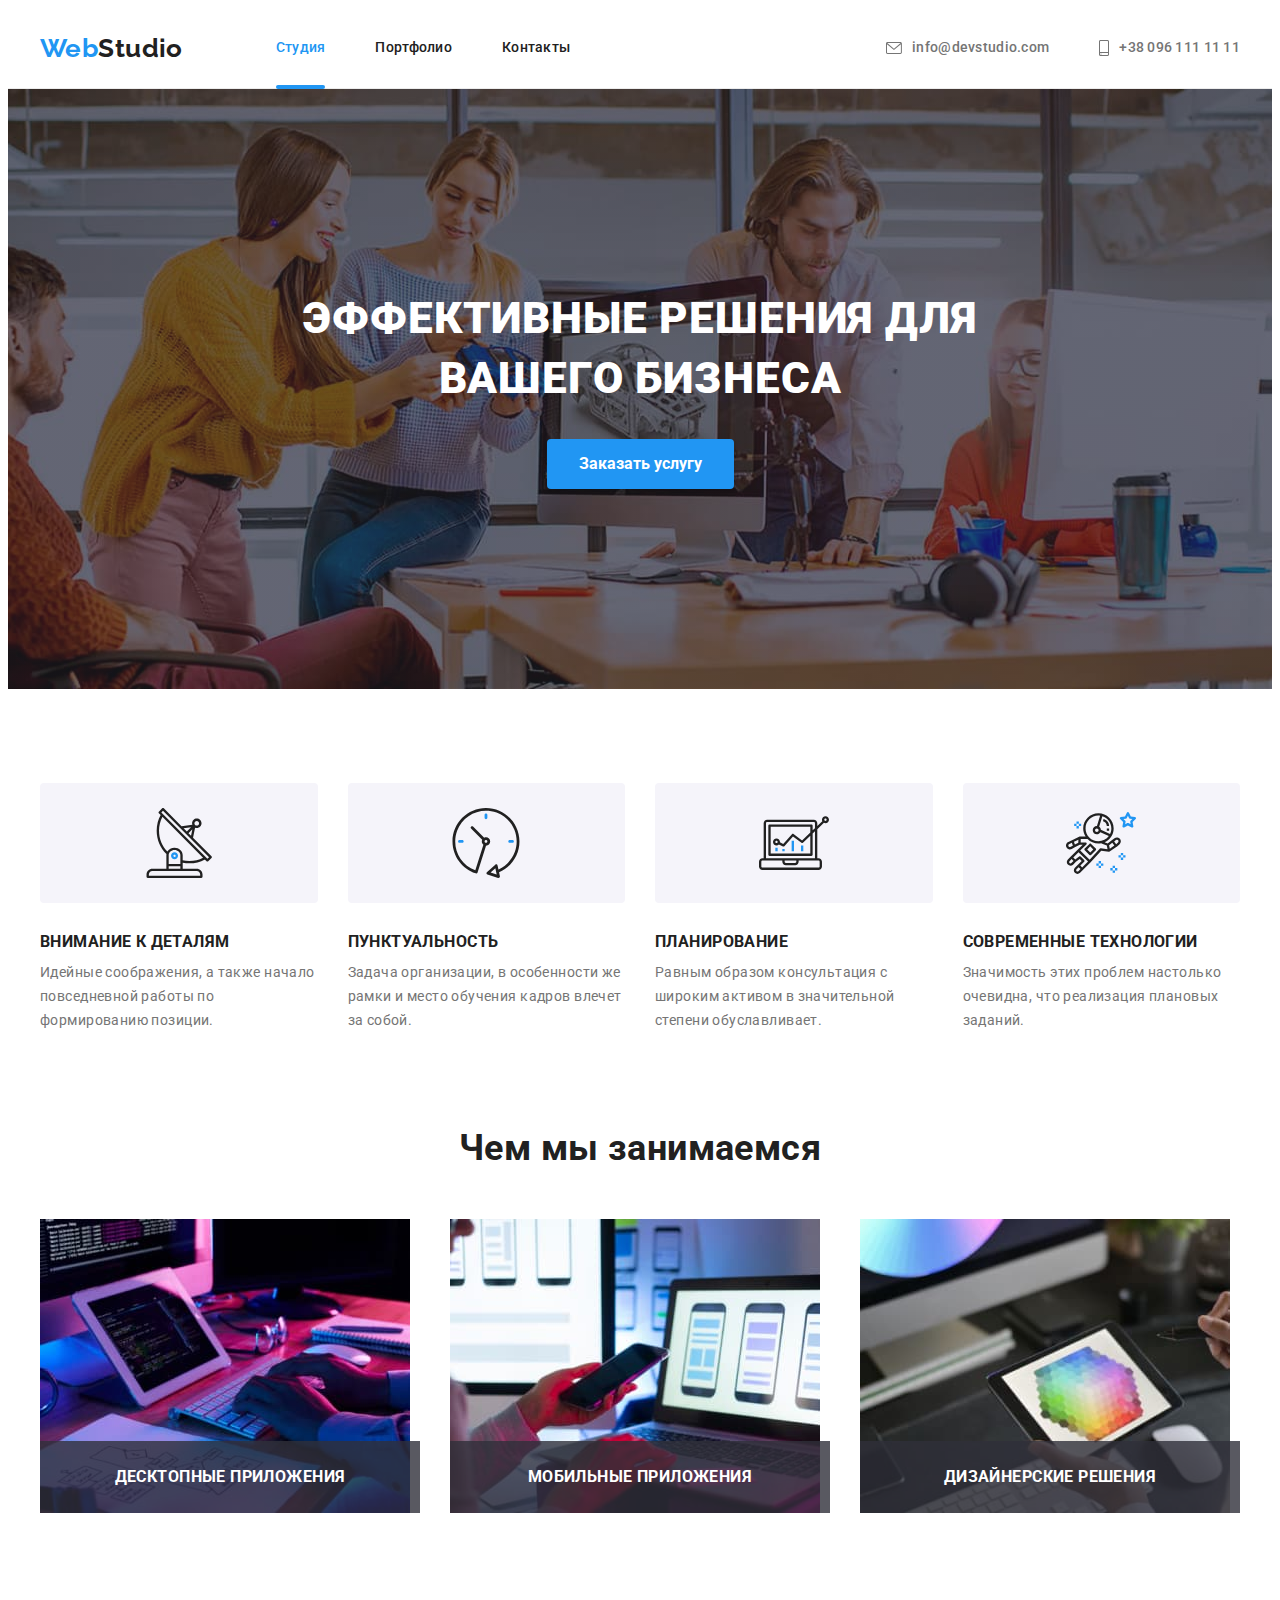
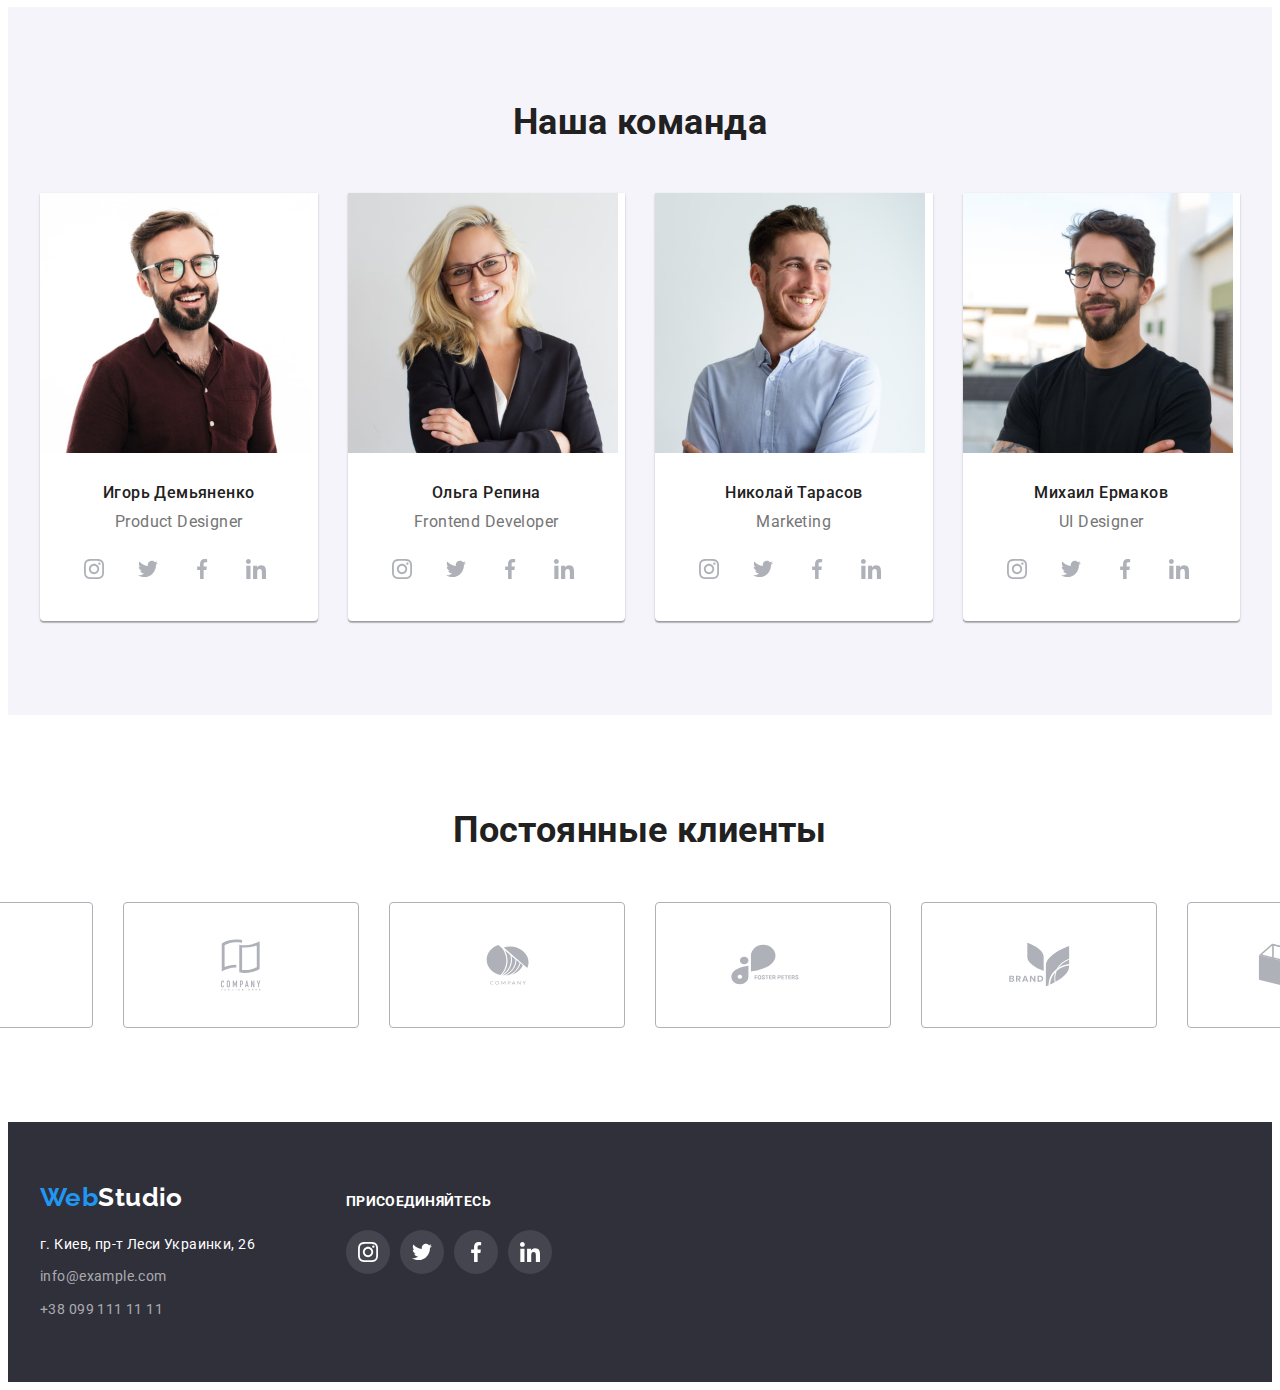
==== index.html @ 8c6bda92 "домашка-5" ====
<!DOCTYPE html>
<html lang="ru">
  <head>
    <meta charset="UTF-8" />
    <meta http-equiv="X-UA-Compatible" content="IE=edge" />
    <meta name="viewport" content="width=device-width, initial-scale=1.0" />
    <title>Web Studio</title>
    <link
      rel="stylesheet"
      href="https://cdnjs.cloudflare.com/ajax/libs/modern-normalize/1.1.0/modern-normalize.min.css"
      integrity="sha512-wpPYUAdjBVSE4KJnH1VR1HeZfpl1ub8YT/NKx4PuQ5NmX2tKuGu6U/JRp5y+Y8XG2tV+wKQpNHVUX03MfMFn9Q=="
      crossorigin="anonymous"
      referrerpolicy="no-referrer"
    />
    <link rel="preconnect" href="https://fonts.gstatic.com" />
    <link
      href="https://fonts.googleapis.com/css2?family=Raleway:wght@700&family=Roboto:wght@400;500;700;900&display=swap"
      rel="stylesheet"
    />
    <link rel="stylesheet" href="./css/styles.css" />
  </head>

  <body>
    <header class="header">
      <div class="conteiner header-conteiner">
        <nav class="navigation">
          <a href="./index.html" lang="en" class="link-logo link"
            ><span class="logo">Web</span>Studio</a
          >
          <ul class="nav-list list">
            <li class="nav-item">
              <a href="./index.html" class="nav-link active link">Студия</a>
            </li>
            <li class="nav-item">
              <a href="./portfolio.html" class="nav-link link">Портфолио</a>
            </li>
            <li class="nav-item">
              <a href="" class="nav-link link">Контакты</a>
            </li>
          </ul>
        </nav>
        <ul class="list-contact list">
          <li class="contact-item">
            <a href="mailto:info@example.com" class="link-contact link">
              <svg class="contact-icon" width="16" height="12">
                <use href="./images/icons.svg#icon-envelope"></use>
              </svg>
              info@devstudio.com</a
            >
          </li>
          <li class="contact-item">
            <a href="tel:+380961111111" class="link-contact link">
              <svg class="contact-icon" width="10" height="16">
                <use href="./images/icons.svg#icon-smartphone"></use>
              </svg>
              +38 096 111 11 11</a
            >
          </li>
        </ul>
      </div>
    </header>

    <main>
      <!--HERO-->
      <section class="hero">
        <div class="conteiner">
          <h1 class="hero-title">Эффективные решения для вашего бизнеса</h1>
          <button type="button" class="hero-btn button" data-modal-open>
            Заказать услугу
          </button>
        </div>
      </section>

      <!--FEATURE-->
      <section class="feature-section section">
        <div class="conteiner">
          <h2 hidden>Особенности</h2>
          <ul class="list feature-list">
            <li class="feature-list-item">
              <div class="icon-fon">
                <svg class="icon-feature">
                  <use href="./images/icons.svg#icon-details"></use>
                </svg>
              </div>
              <h3 class="feature-subtitle">Внимание к деталям</h3>
              <p class="feature-text">
                Идейные соображения, а также начало повседневной работы по
                формированию позиции.
              </p>
            </li>
            <li class="feature-list-item">
              <div class="icon-fon">
                <svg class="icon-feature">
                  <use href="./images/icons.svg#icon-clock"></use>
                </svg>
              </div>
              <h3 class="feature-subtitle">Пунктуальность</h3>
              <p class="feature-text">
                Задача организации, в особенности же рамки и место обучения
                кадров влечет за собой.
              </p>
            </li>
            <li class="feature-list-item">
              <div class="icon-fon">
                <svg class="icon-feature">
                  <use href="./images/icons.svg#icon-diagram"></use>
                </svg>
              </div>
              <h3 class="feature-subtitle">Планирование</h3>
              <p class="feature-text">
                Равным образом консультация с широким активом в значительной
                степени обуславливает.
              </p>
            </li>
            <li class="feature-list-item">
              <div class="icon-fon">
                <svg class="icon-feature">
                  <use href="./images/icons.svg#icon-astronaut"></use>
                </svg>
              </div>
              <h3 class="feature-subtitle">Современные технологии</h3>
              <p class="feature-text">
                Значимость этих проблем настолько очевидна, что реализация
                плановых заданий.
              </p>
            </li>
          </ul>
        </div>
      </section>

      <!--PROJECT-->
      <section class="project-section section">
        <div class="conteiner">
          <h2 class="project-title">Чем мы занимаемся</h2>
          <ul class="list project-list">
            <li class="project-list-item">
              <img
                src="./images/project/project1.jpg"
                alt="Робота команды на ПК"
                width="370"
                height="294"
                class="project-image"
              />
              <h3 class="project-subtitle">Десктопные приложения</h3>
            </li>
            <li class="project-list-item">
              <img
                src="./images/project/project2.jpg"
                alt="Робота команды с телефоном"
                width="370"
                height="294"
                class="project-image"
              />
              <h3 class="project-subtitle">Мобильные приложения</h3>
            </li>
            <li class="project-list-item">
              <img
                src="./images/project/project3.jpg"
                alt="Робота команды на планшете"
                width="370"
                height="294"
                class="project-image"
              />
              <h3 class="project-subtitle">Дизайнерские решения</h3>
            </li>
          </ul>
        </div>
      </section>

      <!--TEAM-->
      <section class="team-section section">
        <div class="conteiner">
          <h2 class="team-title">Наша команда</h2>
          <ul class="list team-list">
            <li class="team-list-item">
              <img
                src="./images/team/igor-demyanenko.jpg"
                alt="Игорь Демьяненко"
                width="270"
                height="260"
                class="team-pic"
              />
              <div class="description-team">
                <h3 class="team-subtitle text">Игорь Демьяненко</h3>
                <p class="team-desc text" lang="en">Product Designer</p>
                <ul class="social-list">
                  <li class="social-list-item">
                    <a
                      href="https://www.instagram.com"
                      class="social-link link"
                    >
                      <svg class="social-icon" width="20" height="20">
                        <use href="./images/icons.svg#icon-instagram"></use>
                      </svg>
                    </a>
                  </li>
                  <li class="social-list-item">
                    <a href="https://twitter.com" class="social-link link">
                      <svg class="social-icon" width="20" height="20">
                        <use href="./images/icons.svg#icon-twitter"></use>
                      </svg>
                    </a>
                  </li>
                  <li class="social-list-item">
                    <a
                      href="https://uk-ua.facebook.com"
                      class="social-link link"
                    >
                      <svg class="social-icon" width="20" height="20">
                        <use href="./images/icons.svg#icon-facebook"></use>
                      </svg>
                    </a>
                  </li>
                  <li class="social-list-item">
                    <a href="linkedin.com" class="social-link link">
                      <svg class="social-icon" width="20" height="20">
                        <use href="./images/icons.svg#icon-linkedin"></use>
                      </svg>
                    </a>
                  </li>
                </ul>
              </div>
            </li>
            <li class="team-list-item">
              <img
                src="./images/team/olga-repina.jpg"
                alt="Ольга Репина"
                width="270"
                height="260"
                class="team-pic"
              />
              <div class="description-team">
                <h3 class="team-subtitle text">Ольга Репина</h3>
                <p class="team-desc text" lang="en">Frontend Developer</p>
                <ul class="social-list">
                  <li class="social-list-item">
                    <a
                      href="https://www.instagram.com"
                      class="social-link link"
                    >
                      <svg class="social-icon" width="20" height="20">
                        <use href="./images/icons.svg#icon-instagram"></use>
                      </svg>
                    </a>
                  </li>
                  <li class="social-list-item">
                    <a href="https://twitter.com" class="social-link link">
                      <svg class="social-icon" width="20" height="20">
                        <use href="./images/icons.svg#icon-twitter"></use>
                      </svg>
                    </a>
                  </li>
                  <li class="social-list-item">
                    <a
                      href="https://uk-ua.facebook.com"
                      class="social-link link"
                    >
                      <svg class="social-icon" width="20" height="20">
                        <use href="./images/icons.svg#icon-facebook"></use>
                      </svg>
                    </a>
                  </li>
                  <li class="social-list-item">
                    <a href="linkedin.com" class="social-link link">
                      <svg class="social-icon" width="20" height="20">
                        <use href="./images/icons.svg#icon-linkedin"></use>
                      </svg>
                    </a>
                  </li>
                </ul>
              </div>
            </li>
            <li class="team-list-item">
              <img
                src="./images/team/nikolay-tarasov.jpg"
                alt="Николай Тарасов"
                width="270"
                height="260"
                class="team-pic"
              />
              <div class="description-team">
                <h3 class="team-subtitle text">Николай Тарасов</h3>
                <p class="team-desc text" lang="en">Marketing</p>
                <ul class="social-list">
                  <li class="social-list-item">
                    <a
                      href="https://www.instagram.com"
                      class="social-link link"
                    >
                      <svg class="social-icon" width="20" height="20">
                        <use href="./images/icons.svg#icon-instagram"></use>
                      </svg>
                    </a>
                  </li>
                  <li class="social-list-item">
                    <a href="https://twitter.com" class="social-link link">
                      <svg class="social-icon" width="20" height="20">
                        <use href="./images/icons.svg#icon-twitter"></use>
                      </svg>
                    </a>
                  </li>
                  <li class="social-list-item">
                    <a
                      href="https://uk-ua.facebook.com"
                      class="social-link link"
                    >
                      <svg class="social-icon" width="20" height="20">
                        <use href="./images/icons.svg#icon-facebook"></use>
                      </svg>
                    </a>
                  </li>
                  <li class="social-list-item">
                    <a href="linkedin.com" class="social-link link">
                      <svg class="social-icon" width="20" height="20">
                        <use href="./images/icons.svg#icon-linkedin"></use>
                      </svg>
                    </a>
                  </li>
                </ul>
              </div>
            </li>
            <li class="team-list-item">
              <img
                src="./images/team/mikhail-ermakov.jpg"
                alt="Михаил Ермаков"
                width="270"
                height="260"
                class="team-pic"
              />
              <div class="description-team">
                <h3 class="team-subtitle text">Михаил Ермаков</h3>
                <p class="team-desc text" lang="en">UI Designer</p>
                <ul class="social-list">
                  <li class="social-list-item">
                    <a href="social-link link" class="social-link link">
                      <svg class="social-icon" width="20" height="20">
                        <use href="./images/icons.svg#icon-instagram"></use>
                      </svg>
                    </a>
                  </li>
                  <li class="social-list-item">
                    <a href="https://twitter.com" class="social-link link">
                      <svg class="social-icon" width="20" height="20">
                        <use href="./images/icons.svg#icon-twitter"></use>
                      </svg>
                    </a>
                  </li>
                  <li class="social-list-item">
                    <a href="" class="social-link link">
                      <svg class="social-icon" width="20" height="20">
                        <use href="./images/icons.svg#icon-facebook"></use>
                      </svg>
                    </a>
                  </li>
                  <li class="social-list-item">
                    <a href="" class="social-link link">
                      <svg class="social-icon" width="20" height="20">
                        <use href="./images/icons.svg#icon-linkedin"></use>
                      </svg>
                    </a>
                  </li>
                </ul>
              </div>
            </li>
          </ul>
        </div>
      </section>

      <!-- CLIENTS -->
      <section class="section">
        <div class="conteiner">
          <h2 class="client-title">Постоянные клиенты</h2>
          <ul class="client-list">
            <li class="client-list-item">
              <a href="" class="client-link link">
                <svg class="client-icon" width="41" height="47">
                  <use href="./images/icons.svg#icon-ya-co"></use>
                </svg>
              </a>
            </li>
            <li class="client-list-item">
              <a href="" class="client-link link">
                <svg class="client-icon" width="40" height="52">
                  <use href="./images/icons.svg#icon-tagline-here"></use>
                </svg>
              </a>
            </li>
            <li class="client-list-item">
              <a href="" class="client-link link">
                <svg class="client-icon" width="43" height="41">
                  <use href="./images/icons.svg#icon-company"></use>
                </svg>
              </a>
            </li>
            <li class="client-list-item">
              <a href="" class="client-link link">
                <svg class="client-icon" width="84" height="41">
                  <use href="./images/icons.svg#icon-foster-peters"></use>
                </svg>
              </a>
            </li>
            <li class="client-list-item">
              <a href="" class="client-link link">
                <svg class="client-icon" width="63" height="45">
                  <use href="./images/icons.svg#icon-brand"></use>
                </svg>
              </a>
            </li>
            <li class="client-list-item">
              <a href="" class="client-link link">
                <svg class="client-icon" width="94" height="44">
                  <use href="./images/icons.svg#icon-tag-line"></use>
                </svg>
              </a>
            </li>
          </ul>
        </div>
      </section>
    </main>

    <footer class="footer">
      <div class="conteiner">
        <div class="footer-content">
          <div class="address">
            <a href="./index.html" lang="en" class="link-logo link logo-footer"
              ><span class="logo">Web</span>Studio</a
            >
            <address>
              <ul class="list contact-blok">
                <li class="contact-blok-item">
                  <a
                    href="https://goo.gl/maps/mt1eh2ypVDNNx72d9"
                    target="_blank"
                    rel="noopener noreferrer"
                    class="link contact-blok-link adress"
                    >г. Киев, пр-т Леси Украинки, 26</a
                  >
                </li>
                <li class="contact-blok-item">
                  <a
                    href="mailto:info@example.com"
                    class="link contact-blok-link"
                    >info@example.com</a
                  >
                </li>
                <li class="contact-blok-item">
                  <a href="tel:+380991111111" class="link contact-blok-link"
                    >+38 099 111 11 11</a
                  >
                </li>
              </ul>
            </address>
          </div>
          <div class="social">
            <h2 class="social-title">присоединяйтесь</h2>
            <ul class="social-list">
              <li class="social-list-item">
                <a href="https://www.instagram.com" class="social-link link">
                  <svg
                    class="social-footer-icon social-icon"
                    width="20"
                    height="20"
                  >
                    <use href="./images/icons.svg#icon-instagram"></use>
                  </svg>
                </a>
              </li>
              <li class="social-list-item">
                <a href="https://twitter.com" class="social-link link">
                  <svg
                    class="social-footer-icon social-icon"
                    width="20"
                    height="20"
                  >
                    <use href="./images/icons.svg#icon-twitter"></use>
                  </svg>
                </a>
              </li>
              <li class="social-list-item">
                <a href="https://uk-ua.facebook.com" class="social-link link">
                  <svg
                    class="social-footer-icon social-icon"
                    width="20"
                    height="20"
                  >
                    <use href="./images/icons.svg#icon-facebook"></use>
                  </svg>
                </a>
              </li>
              <li class="social-list-item">
                <a href="linkedin.com" class="social-link link">
                  <svg
                    class="social-footer-icon social-icon"
                    width="20"
                    height="20"
                  >
                    <use href="./images/icons.svg#icon-linkedin"></use>
                  </svg>
                </a>
              </li>
            </ul>
          </div>
        </div>
      </div>
    </footer>

    <!-- MODAL -->
    <div class="backdrop is-hidden" data-modal>
      <div class="modal">
        <button type="button" class="close-btn" data-modal-close>
          <svg class="close-black" width="30" height="30">
            <use href="./images/icons.svg#icon-close-black"></use>
          </svg>
        </button>
      </div>
    </div>

    <script src="./js/modal.js"></script>
  </body>
</html>
---- css/styles.css ----
:root {
  --accent-color: #2196f3;
  --accent-background: #2f303a;
  --secondary-background: #f5f4fa;
  --button-color: #188ce8;
  --text-color: #212121;
  --secondary-text-color: #757575;
  --accessary-color: #ffffff;
  --icon-color: #afb1b8;
  --bg-icon: rgba(255, 255, 255, 0.1);
  --main-font: 'Roboto', sans-serif;
  --secondary-font: 'Raleway', sans-serif;
  --box-shadow-main: 0px 4px 4px rgba(0, 0, 0, 0.15);
  --box-shadow-filter: 0px 3px 1px rgba(0, 0, 0, 0.1), 0px 1px 2px rgba(0, 0, 0, 0.08),
    0px 2px 2px rgba(0, 0, 0, 0.12);
  --box-shadow-card: 0px 1px 3px rgba(0, 0, 0, 0.12), 0px 1px 1px rgba(0, 0, 0, 0.14),
    0px 2px 1px rgba(0, 0, 0, 0.2);
  --box-shadow-gallery: 0px 1px 1px rgba(0, 0, 0, 0.12), 0px 4px 4px rgba(0, 0, 0, 0.06),
    1px 4px 6px rgba(0, 0, 0, 0.16);
  --set-gap: 30px;
  --function-transition: cubic-bezier(0.4, 0, 0.2, 1);
}

/* Стили для обнуления базовых свойств */
h1,
h2,
h3,
h4,
h5,
h6,
p {
  margin-top: 0;
  margin-bottom: 0;
}

ul,
ol {
  list-style: none;
  padding-left: 0;
  margin: 0;
}

img {
  display: block;
  max-width: 100%;
  height: auto;
}

address {
  font-style: inherit;
}

.link {
  text-decoration: none;
  color: inherit;
}

.button {
  border: none;
  background: transparent;
  color: inherit;
  font-family: inherit;
  cursor: pointer;

  font-size: 16px;
  border-radius: 4px;
}

body {
  font-family: var(--main-font);
  color: var(--text-color);
  font-weight: 400;
  font-size: 14px;
  letter-spacing: 0.03em;
}

/* ======COMPONENTS====== */

.conteiner {
  width: 1200px;
  padding-right: 15px;
  padding-left: 15px;
  margin-right: auto;
  margin-left: auto;
}

.section {
  padding-top: 94px;
  padding-bottom: 94px;
}

.feature-list,
.project-list,
.team-list,
.gallery-list {
  display: flex;
  flex-wrap: wrap;
  margin-right: calc(-1 * var(--set-gap));
  margin-bottom: calc(-1 * var(--set-gap));
}

.feature-list-item,
.project-list-item,
.team-list-item,
.gallery-list-item {
  flex-basis: calc(100% / 4 - var(--set-gap));
  margin-right: var(--set-gap);
  margin-bottom: var(--set-gap);
}

.project-title,
.team-title,
.client-title {
  margin-bottom: 50px;

  font-weight: 700;
  font-size: 36px;
  line-height: 1.17;
  text-align: center;
}

.feature-subtitle,
.project-subtitle {
  font-weight: 700;
  line-height: 1.14;
  text-transform: uppercase;
}

/*======HEADER======*/

.header {
  border-bottom: 1px solid #ececec;
}

.header-conteiner,
.navigation {
  display: flex;
  align-items: center;
}

.link-logo {
  margin-right: 93px;

  font-family: var(--secondary-font);
  font-weight: 700;
  font-size: 26px;
  line-height: 1.19;
  color: var(--text-color);
}

.logo {
  color: var(--accent-color);
}

.nav-list {
  display: flex;
}

.nav-item:not(:last-child),
.contact-item:not(:last-child) {
  margin-right: 50px;
}

.nav-link,
.link-contact {
  display: block;
  padding-top: 32px;
  padding-bottom: 32px;

  font-weight: 500;
  line-height: 1.14;
  letter-spacing: 0.02em;
}

.nav-link {
  color: var(--text-color);
  transition: color 250ms var(--function-transition);
}

.nav-link:hover,
.nav-link:focus,
.link-contact:hover,
.link-contact:focus,
.nav-link.active {
  color: var(--accent-color);
}

.list-contact {
  display: flex;
  margin-left: auto;
}

.link-contact {
  color: var(--secondary-text-color);
  display: flex;
  align-items: center;
  transition: color 250ms var(--function-transition);
}

.contact-icon {
  fill: currentColor;
  margin-right: 10px;
}

.nav-link.active {
  position: relative;
}

.active::after {
  content: '';
  position: absolute;
  bottom: -1px;
  display: block;

  width: 100%;
  height: 4px;

  background: var(--accent-color);
  border-radius: 2px;
}

/*======HERO======*/

.hero {
  background-image: linear-gradient(rgba(47, 48, 58, 0.4), rgba(47, 48, 58, 0.4)),
    url(../images/hero/hero.jpg);
  background-repeat: no-repeat;
  background-position: center;
  background-size: cover;

  max-width: 1600px;
  padding: 200px 0;
  margin: 0 auto;

  background-color: var(--accent-background);
  text-align: center;
  letter-spacing: 0.06em;
}

.hero .conteiner {
  max-width: 696px;
}

.hero-title {
  margin-bottom: var(--set-gap);

  font-weight: 900;
  font-size: 44px;
  line-height: 1.36;
  text-transform: uppercase;
  color: var(--accessary-color);
}

.hero-btn {
  padding: 10px 32px;

  font-family: var(--main-font);
  font-weight: 700;
  line-height: 1.88;
  color: var(--accessary-color);

  background-color: var(--accent-color);
  box-shadow: var(--box-shadow-main);
  transition: background-color 250ms var(--function-transition);
}

.hero-btn:hover,
.hero-btn:focus {
  background-color: var(--button-color);
}

/* ======FEATURE====== */

.icon-fon {
  display: flex;
  justify-content: center;
  align-items: center;
  margin-bottom: var(--set-gap);
  background: var(--secondary-background);
  border-radius: 4px;
  padding: 25px 0px;
}

.icon-feature {
  display: block;
  width: 70px;
  height: 70px;
}

.feature-subtitle {
  margin-bottom: 10px;
}

.feature-text {
  line-height: 1.71;
  color: var(--secondary-text-color);
}

/* ======PROJECT====== */

.project-section {
  padding-top: 0;
}

.project-list-item {
  position: relative;

  flex-basis: calc(100% / 3 - var(--set-gap));
}

.project-subtitle {
  position: absolute;
  left: 0;
  bottom: 0;
  width: 100%;
  padding-top: 27px;
  padding-bottom: 27px;

  background-color: rgba(47, 48, 58, 0.8);
  text-align: center;
  color: var(--accessary-color);
}

/* ======TEAM====== */
.team-section {
  background: var(--secondary-background);
}

.team-list-item {
  background: var(--accessary-color);
  box-shadow: var(--box-shadow-card);
  border-radius: 0px 0px 4px 4px;
}

.description-team {
  padding: 30px 32px;
}

.text {
  font-size: 16px;
  line-height: 1.19;
  text-align: center;
}

.team-subtitle {
  margin-bottom: 10px;

  font-weight: 500;
}

.team-desc {
  margin-bottom: 16px;

  color: var(--secondary-text-color);
}

.social-list {
  display: flex;
}

.social-list-item:not(:last-child) {
  margin-right: 10px;
}

.social-link {
  display: flex;
  justify-content: center;
  align-items: center;

  width: 44px;
  height: 44px;

  background-color: var(--accessary-color);
  border-radius: 50%;
  transition: background-color 250ms var(--function-transition);
}

.social-icon {
  fill: var(--icon-color);
  transition: fill 250ms var(--function-transition);
}

.social-link:hover,
.social-link:focus {
  background-color: var(--accent-color);
}

.social-link:hover .social-icon,
.social-link:focus .social-icon {
  fill: var(--accessary-color);
}

/* ======CLIENTS====== */

.client-list {
  display: flex;
  justify-content: center;
}

.client-link {
  display: flex;
  justify-content: center;
  align-items: center;
  width: 170px;
  height: 92px;
  padding: 16px 32px;

  border: 1px solid var(--icon-color);
  border-radius: 4px;
  transition: border 250ms var(--function-transition);
}

.client-list-item:not(:last-child) {
  margin-right: var(--set-gap);
}

.client-icon {
  fill: var(--icon-color);
  transition: fill 250ms var(--function-transition);
}

.client-link:hover,
.client-link:focus {
  border: 1px solid var(--accent-color);
}

.client-link:hover .client-icon,
.client-link:focus .client-icon {
  fill: var(--accent-color);
}

/* ======FOOTER====== */
.footer {
  background: var(--accent-background);
  padding-top: 60px;
  padding-bottom: 60px;
}

.footer-content {
  display: flex;
  align-items: baseline;
}

.address {
  margin-right: 70px;
}

.logo-footer {
  display: block;
  margin-bottom: 20px;

  color: var(--accessary-color);
}

.contact-blok-item:not(:last-child) {
  margin-bottom: 9px;
}

.contact-blok-link {
  line-height: 1.71;
  color: rgba(255, 255, 255, 0.6);

  transition: color 250ms var(--function-transition);
}

.contact-blok-link.adress {
  color: var(--accessary-color);
}

.contact-blok-link:hover,
.contact-blok-link:focus {
  color: var(--accessary-color);
}

.social-title {
  margin-bottom: 20px;

  font-weight: 700;
  line-height: 1.14;
  font-size: inherit;
  text-transform: uppercase;

  color: var(--accessary-color);
}

.social-link {
  background: var(--bg-icon);
}

.social-footer-icon {
  fill: var(--accessary-color);
}

/* ==========PORTFOLIO========== */

/* ======FILTERS====== */

.filter-list {
  display: flex;
  justify-content: center;
  margin-bottom: 50px;
}

.filter-list-item:not(:last-child) {
  margin-right: 8px;
}

.filter-btn {
  padding: 6px 22px;

  background: var(--secondary-background);
  font-family: var(--main-font);
  font-weight: 500;
  line-height: 1.63;
  text-align: center;
  color: var(--text-color);

  transition: color 250ms var(--function-transition),
    backgroud-color 250ms var(--function-transition);
}

.current-btn,
.filter-btn:focus,
.filter-btn:hover {
  color: var(--accessary-color);
  background-color: var(--accent-color);
  box-shadow: var(--box-shadow-filter);
  transition: box-shadow 250ms var(--function-transition);

  /* transition: color 250ms var(--function-transition),
    backgroud-color 250ms var(--function-transition), box-shadow 250ms var(--function-transition); */
}
/* ======GALLERY====== */

.gallery-list-item {
  flex-basis: calc(100% / 3 - var(--set-gap));
}

.gallery-subtitle {
  margin-bottom: 4px;
  font-weight: 700;
  font-size: 18px;
  line-height: 2;
  letter-spacing: 0.06em;
  color: var(--text-color);
}

.gallery-desc {
  font-size: 16px;
  line-height: 1.88;
  color: var(--secondary-text-color);
}

.description {
  padding: 20px 24px;
  background: var(--accessary-color);
  border-right: 1px solid #eeeeee;
  border-bottom: 1px solid #eeeeee;
  border-left: 1px solid #eeeeee;
}

.gallery-link:hover,
.gallery-link:focus {
  background-color: var(--accessary-color);
  box-shadow: var(--box-shadow-gallery);
  transition: backgroud-color 250ms var(--function-transition),
    box-shadow 250ms var(--function-transition);
}

.gallery-link {
  display: block;
}

.card {
  position: relative;
  overflow: hidden;
}

.gallery-link:hover .overlay,
.gallery-link:focus .overlay {
  transform: translateY(0);
  opacity: 1;
}

.overlay {
  position: absolute;
  top: 0;
  left: 0;

  transform: translateY(100%);
  opacity: 0;
  transition: transform 250ms var(--function-transition), opacity 250ms var(--function-transition);

  width: 100%;
  height: 100%;
  padding: 63px 24px;
  font-size: 18px;
  line-height: 1.56;

  color: var(--accessary-color);
  background: rgba(33, 150, 243, 0.9);
}

/* ======MODAL====== */

.backdrop {
  position: fixed;
  top: 0;
  left: 0;
  width: 100vw;
  height: 100vh;

  background-color: rgba(0, 0, 0, 0.2);

  opacity: 1;
  transition: opacity 250ms var(--function-transition);
}

.is-hidden {
  opacity: 0;
  visibility: hidden;
  pointer-events: none;
}

.modal {
  position: absolute;
  top: 50%;
  left: 50%;
  transform: translate(-50%, -50%) scale(1);
  width: 528px;
  height: 581px;

  transition: transform 250ms var(--function-transition);

  background: #ffffff;
  box-shadow: 0px 1px 3px rgba(0, 0, 0, 0.12), 0px 1px 1px rgba(0, 0, 0, 0.14),
    0px 2px 1px rgba(0, 0, 0, 0.2);
  border-radius: 4px;
}

.backdrop.is-hidden .modal {
  transform: translate(-50%, -50%) scale(0.1);
}

.close-btn {
  position: absolute;
  top: 8px;
  right: 8px;
  width: 30px;
  height: 30px;
  padding: 0;

  display: flex;
  justify-content: center;
  align-items: center;

  border-radius: 50%;
  border: 1px solid rgba(0, 0, 0, 0.1);
  background: transparent;
  cursor: pointer;
}
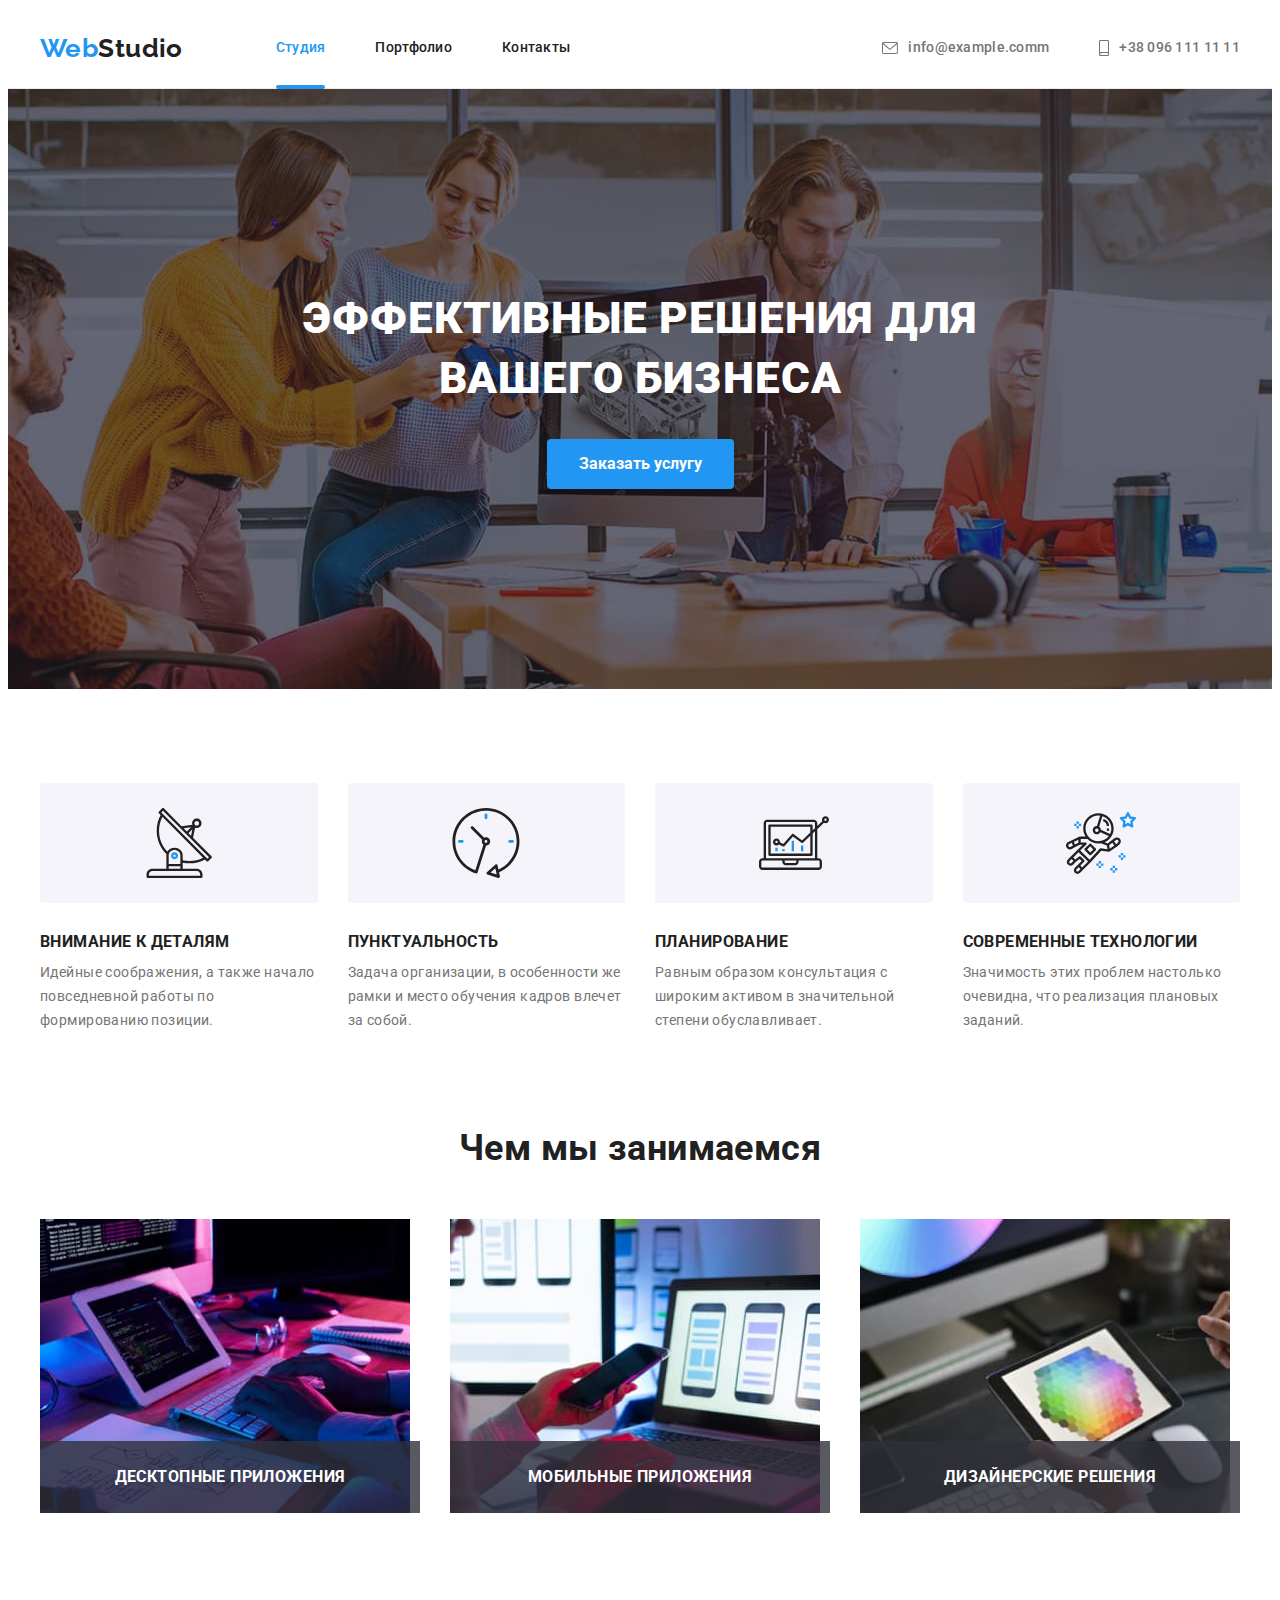
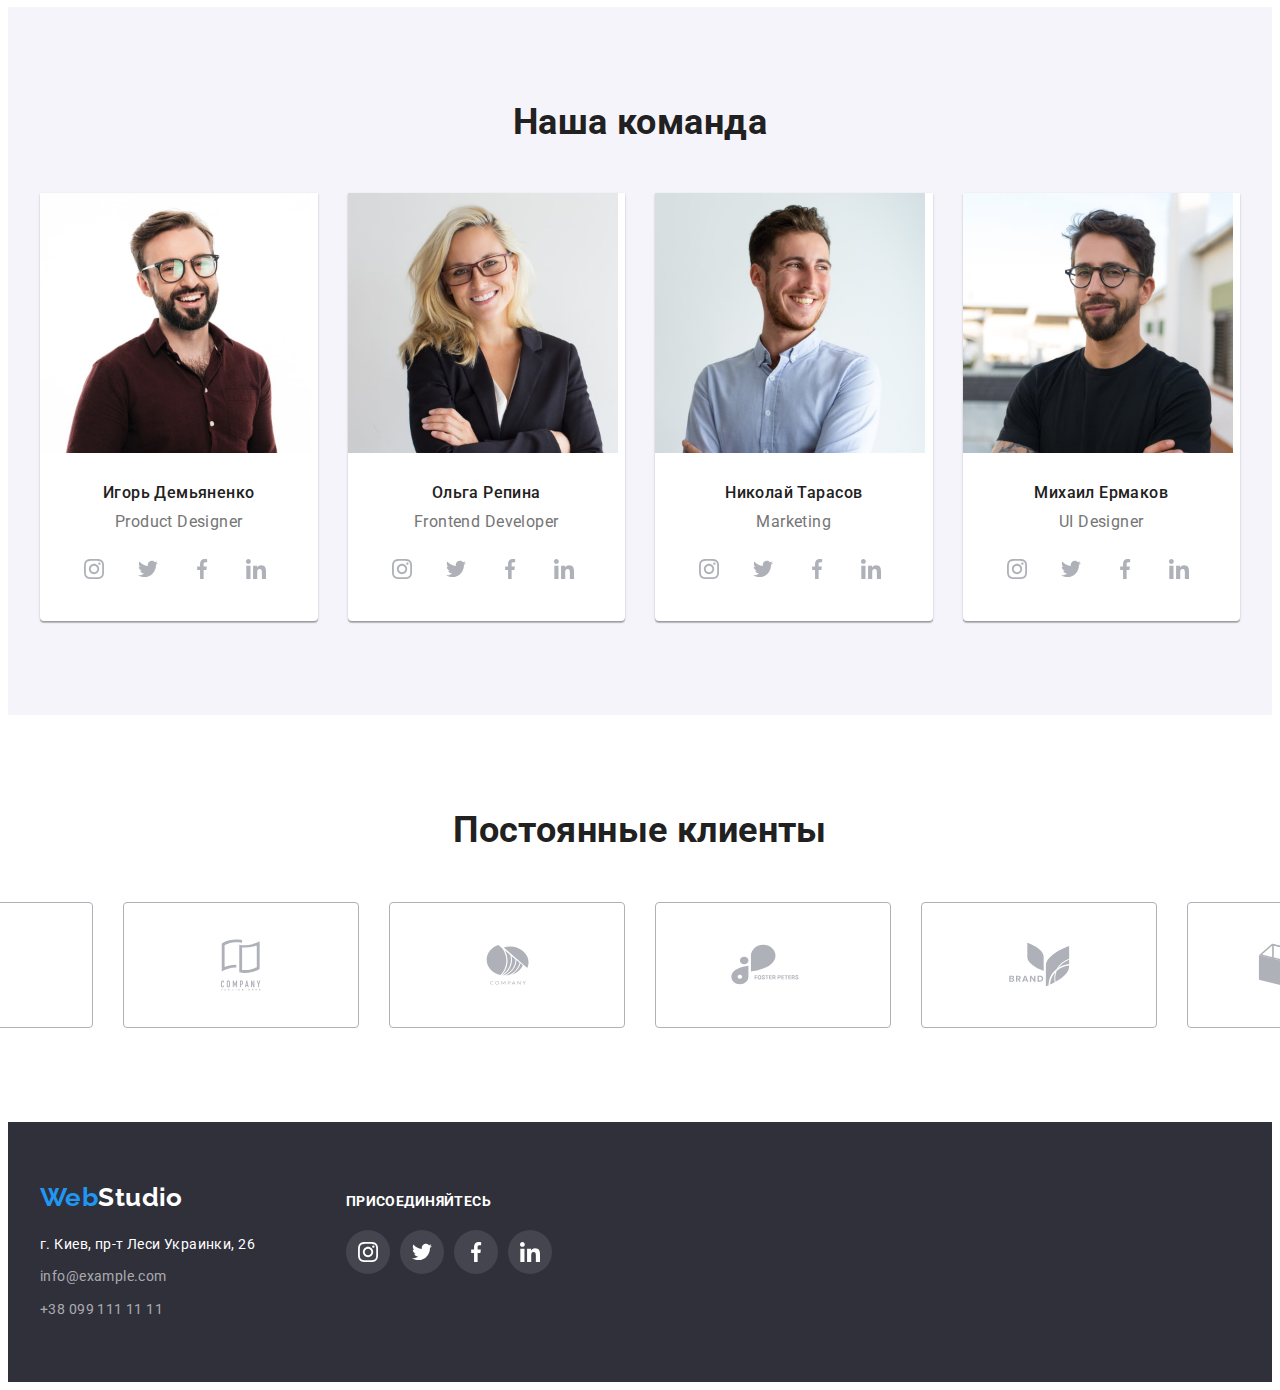
==== commit b2010360: "домашка-5" ====
--- a/index.html
+++ b/index.html
@@ -45,7 +45,7 @@
               <svg class="contact-icon" width="16" height="12">
                 <use href="./images/icons.svg#icon-envelope"></use>
               </svg>
-              info@devstudio.com</a
+              info@example.comm</a
             >
           </li>
           <li class="contact-item">
@@ -332,7 +332,10 @@
                 <p class="team-desc text" lang="en">UI Designer</p>
                 <ul class="social-list">
                   <li class="social-list-item">
-                    <a href="social-link link" class="social-link link">
+                    <a
+                      href="https://www.instagram.com"
+                      class="social-link link"
+                    >
                       <svg class="social-icon" width="20" height="20">
                         <use href="./images/icons.svg#icon-instagram"></use>
                       </svg>
@@ -353,7 +356,7 @@
                     </a>
                   </li>
                   <li class="social-list-item">
-                    <a href="" class="social-link link">
+                    <a href="https://www.linkedin.com" class="social-link link">
                       <svg class="social-icon" width="20" height="20">
                         <use href="./images/icons.svg#icon-linkedin"></use>
                       </svg>
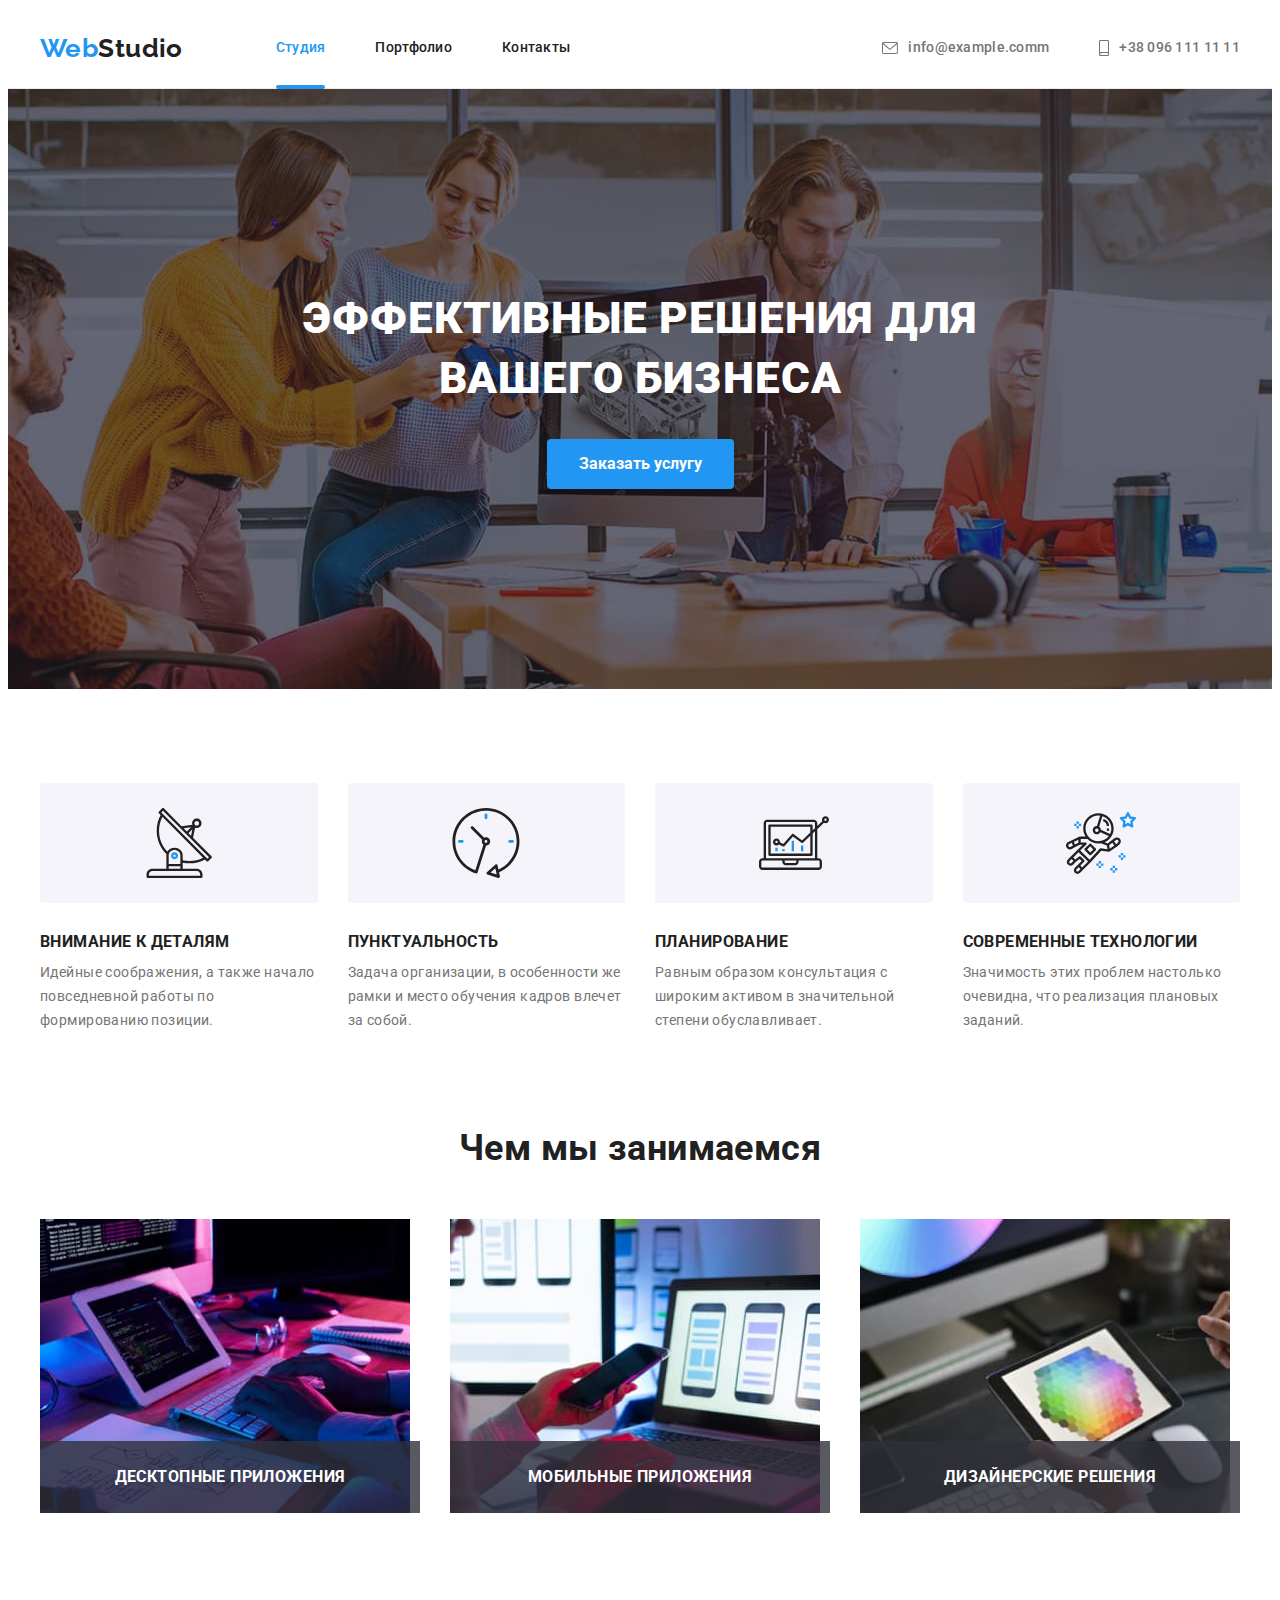
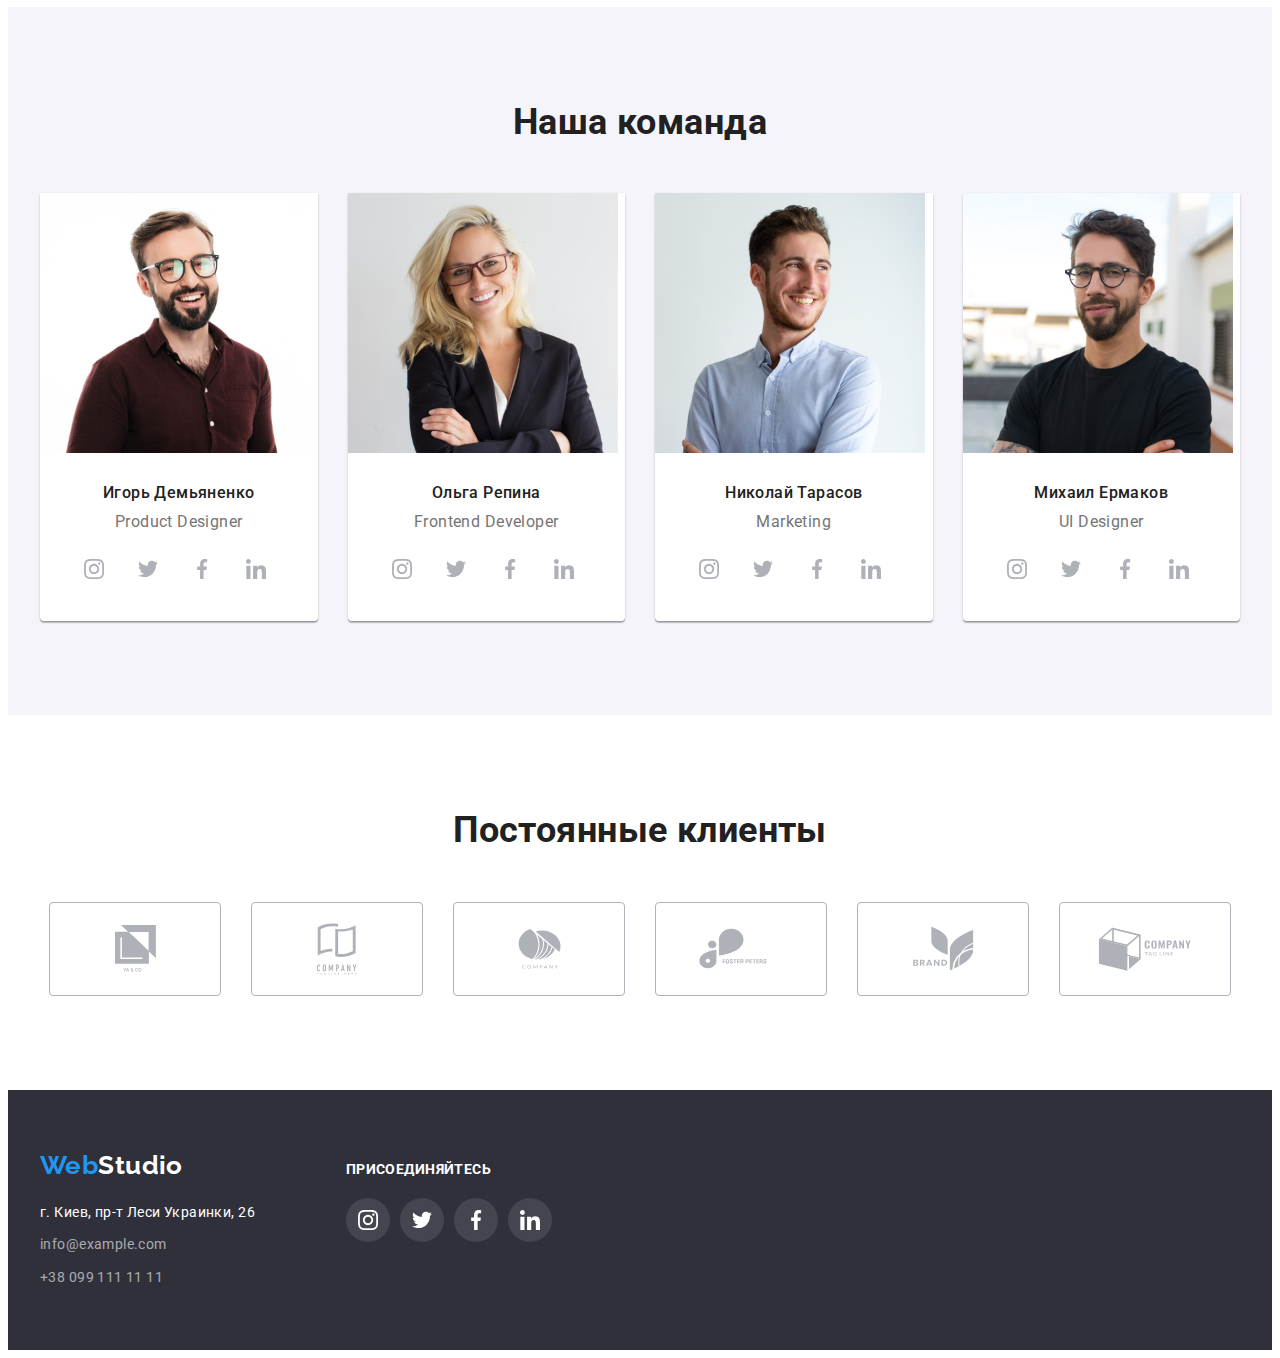
==== commit 1aae18a7: "домашка-5" ====
--- a/index.html
+++ b/index.html
@@ -70,7 +70,6 @@
           </button>
         </div>
       </section>
-
       <!--FEATURE-->
       <section class="feature-section section">
         <div class="conteiner">
@@ -422,87 +421,83 @@
     </main>
 
     <footer class="footer">
-      <div class="conteiner">
-        <div class="footer-content">
-          <div class="address">
-            <a href="./index.html" lang="en" class="link-logo link logo-footer"
-              ><span class="logo">Web</span>Studio</a
-            >
-            <address>
-              <ul class="list contact-blok">
-                <li class="contact-blok-item">
-                  <a
-                    href="https://goo.gl/maps/mt1eh2ypVDNNx72d9"
-                    target="_blank"
-                    rel="noopener noreferrer"
-                    class="link contact-blok-link adress"
-                    >г. Киев, пр-т Леси Украинки, 26</a
-                  >
-                </li>
-                <li class="contact-blok-item">
-                  <a
-                    href="mailto:info@example.com"
-                    class="link contact-blok-link"
-                    >info@example.com</a
-                  >
-                </li>
-                <li class="contact-blok-item">
-                  <a href="tel:+380991111111" class="link contact-blok-link"
-                    >+38 099 111 11 11</a
-                  >
-                </li>
-              </ul>
-            </address>
-          </div>
-          <div class="social">
-            <h2 class="social-title">присоединяйтесь</h2>
-            <ul class="social-list">
-              <li class="social-list-item">
-                <a href="https://www.instagram.com" class="social-link link">
-                  <svg
-                    class="social-footer-icon social-icon"
-                    width="20"
-                    height="20"
-                  >
-                    <use href="./images/icons.svg#icon-instagram"></use>
-                  </svg>
-                </a>
+      <div class="conteiner-footer-content">
+        <div class="address">
+          <a href="./index.html" lang="en" class="link-logo link logo-footer"
+            ><span class="logo">Web</span>Studio</a
+          >
+          <address>
+            <ul class="list contact-blok">
+              <li class="contact-blok-item">
+                <a
+                  href="https://goo.gl/maps/mt1eh2ypVDNNx72d9"
+                  target="_blank"
+                  rel="noopener noreferrer"
+                  class="link contact-blok-link adress"
+                  >г. Киев, пр-т Леси Украинки, 26</a
+                >
               </li>
-              <li class="social-list-item">
-                <a href="https://twitter.com" class="social-link link">
-                  <svg
-                    class="social-footer-icon social-icon"
-                    width="20"
-                    height="20"
-                  >
-                    <use href="./images/icons.svg#icon-twitter"></use>
-                  </svg>
-                </a>
+              <li class="contact-blok-item">
+                <a href="mailto:info@example.com" class="link contact-blok-link"
+                  >info@example.com</a
+                >
               </li>
-              <li class="social-list-item">
-                <a href="https://uk-ua.facebook.com" class="social-link link">
-                  <svg
-                    class="social-footer-icon social-icon"
-                    width="20"
-                    height="20"
-                  >
-                    <use href="./images/icons.svg#icon-facebook"></use>
-                  </svg>
-                </a>
-              </li>
-              <li class="social-list-item">
-                <a href="linkedin.com" class="social-link link">
-                  <svg
-                    class="social-footer-icon social-icon"
-                    width="20"
-                    height="20"
-                  >
-                    <use href="./images/icons.svg#icon-linkedin"></use>
-                  </svg>
-                </a>
+              <li class="contact-blok-item">
+                <a href="tel:+380991111111" class="link contact-blok-link"
+                  >+38 099 111 11 11</a
+                >
               </li>
             </ul>
-          </div>
+          </address>
+        </div>
+        <div class="social">
+          <h2 class="social-title">присоединяйтесь</h2>
+          <ul class="social-list">
+            <li class="social-list-item">
+              <a href="https://www.instagram.com" class="social-link link">
+                <svg
+                  class="social-footer-icon social-icon"
+                  width="20"
+                  height="20"
+                >
+                  <use href="./images/icons.svg#icon-instagram"></use>
+                </svg>
+              </a>
+            </li>
+            <li class="social-list-item">
+              <a href="https://twitter.com" class="social-link link">
+                <svg
+                  class="social-footer-icon social-icon"
+                  width="20"
+                  height="20"
+                >
+                  <use href="./images/icons.svg#icon-twitter"></use>
+                </svg>
+              </a>
+            </li>
+            <li class="social-list-item">
+              <a href="https://uk-ua.facebook.com" class="social-link link">
+                <svg
+                  class="social-footer-icon social-icon"
+                  width="20"
+                  height="20"
+                >
+                  <use href="./images/icons.svg#icon-facebook"></use>
+                </svg>
+              </a>
+            </li>
+            <li class="social-list-item">
+              <a href="linkedin.com" class="social-link link">
+                <svg
+                  class="social-footer-icon social-icon"
+                  width="20"
+                  height="20"
+                >
+                  <use href="./images/icons.svg#icon-linkedin"></use>
+                </svg>
+              </a>
+            </li>
+          </ul>
         </div>
       </div>
     </footer>
--- a/css/styles.css
+++ b/css/styles.css
@@ -278,7 +278,7 @@
   margin-bottom: var(--set-gap);
   background: var(--secondary-background);
   border-radius: 4px;
-  padding: 25px 0px;
+  height: 120px;
 }
 
 .icon-feature {
@@ -403,7 +403,8 @@
   align-items: center;
   width: 170px;
   height: 92px;
-  padding: 16px 32px;
+  
+  
 
   border: 1px solid var(--icon-color);
   border-radius: 4px;
@@ -436,9 +437,14 @@
   padding-bottom: 60px;
 }
 
-.footer-content {
+.conteiner-footer-content{
   display: flex;
   align-items: baseline;
+  width: 1200px;
+    padding-right: 15px;
+    padding-left: 15px;
+    margin-right: auto;
+    margin-left: auto;
 }
 
 .address {
